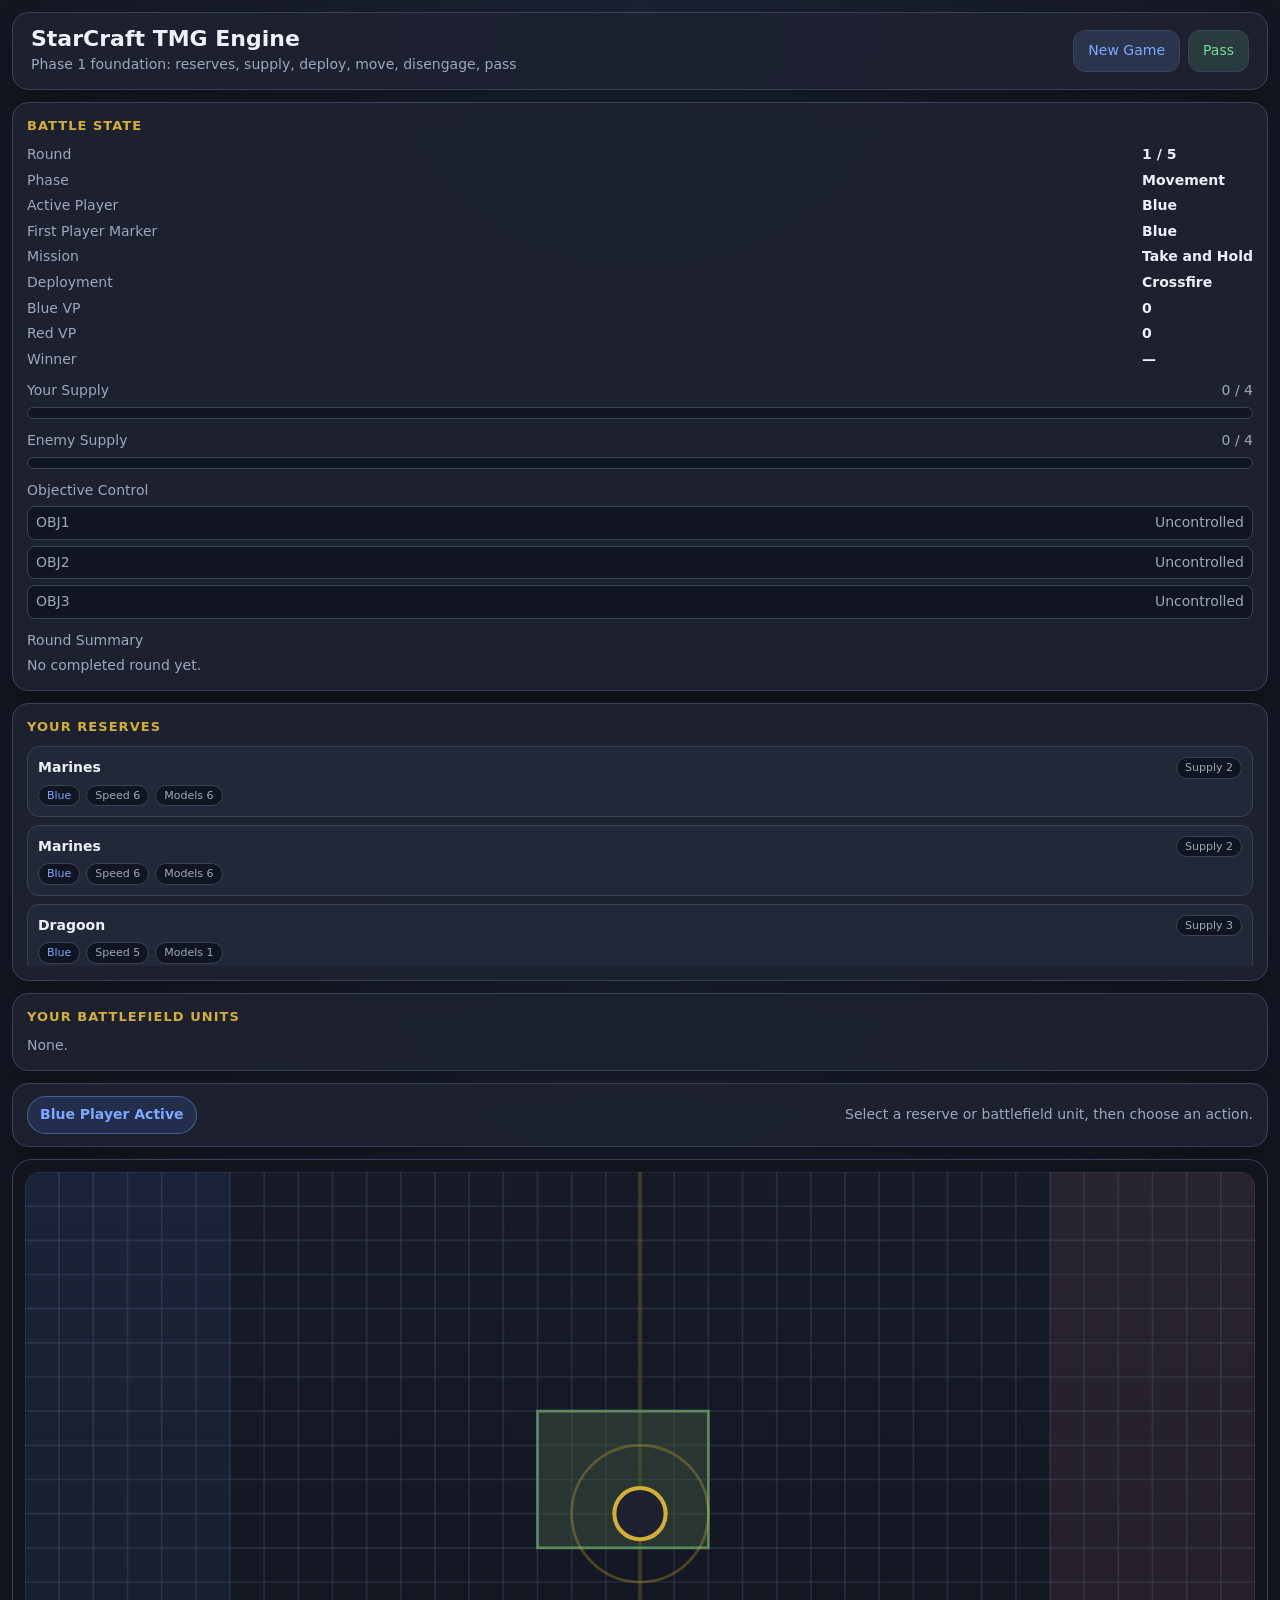
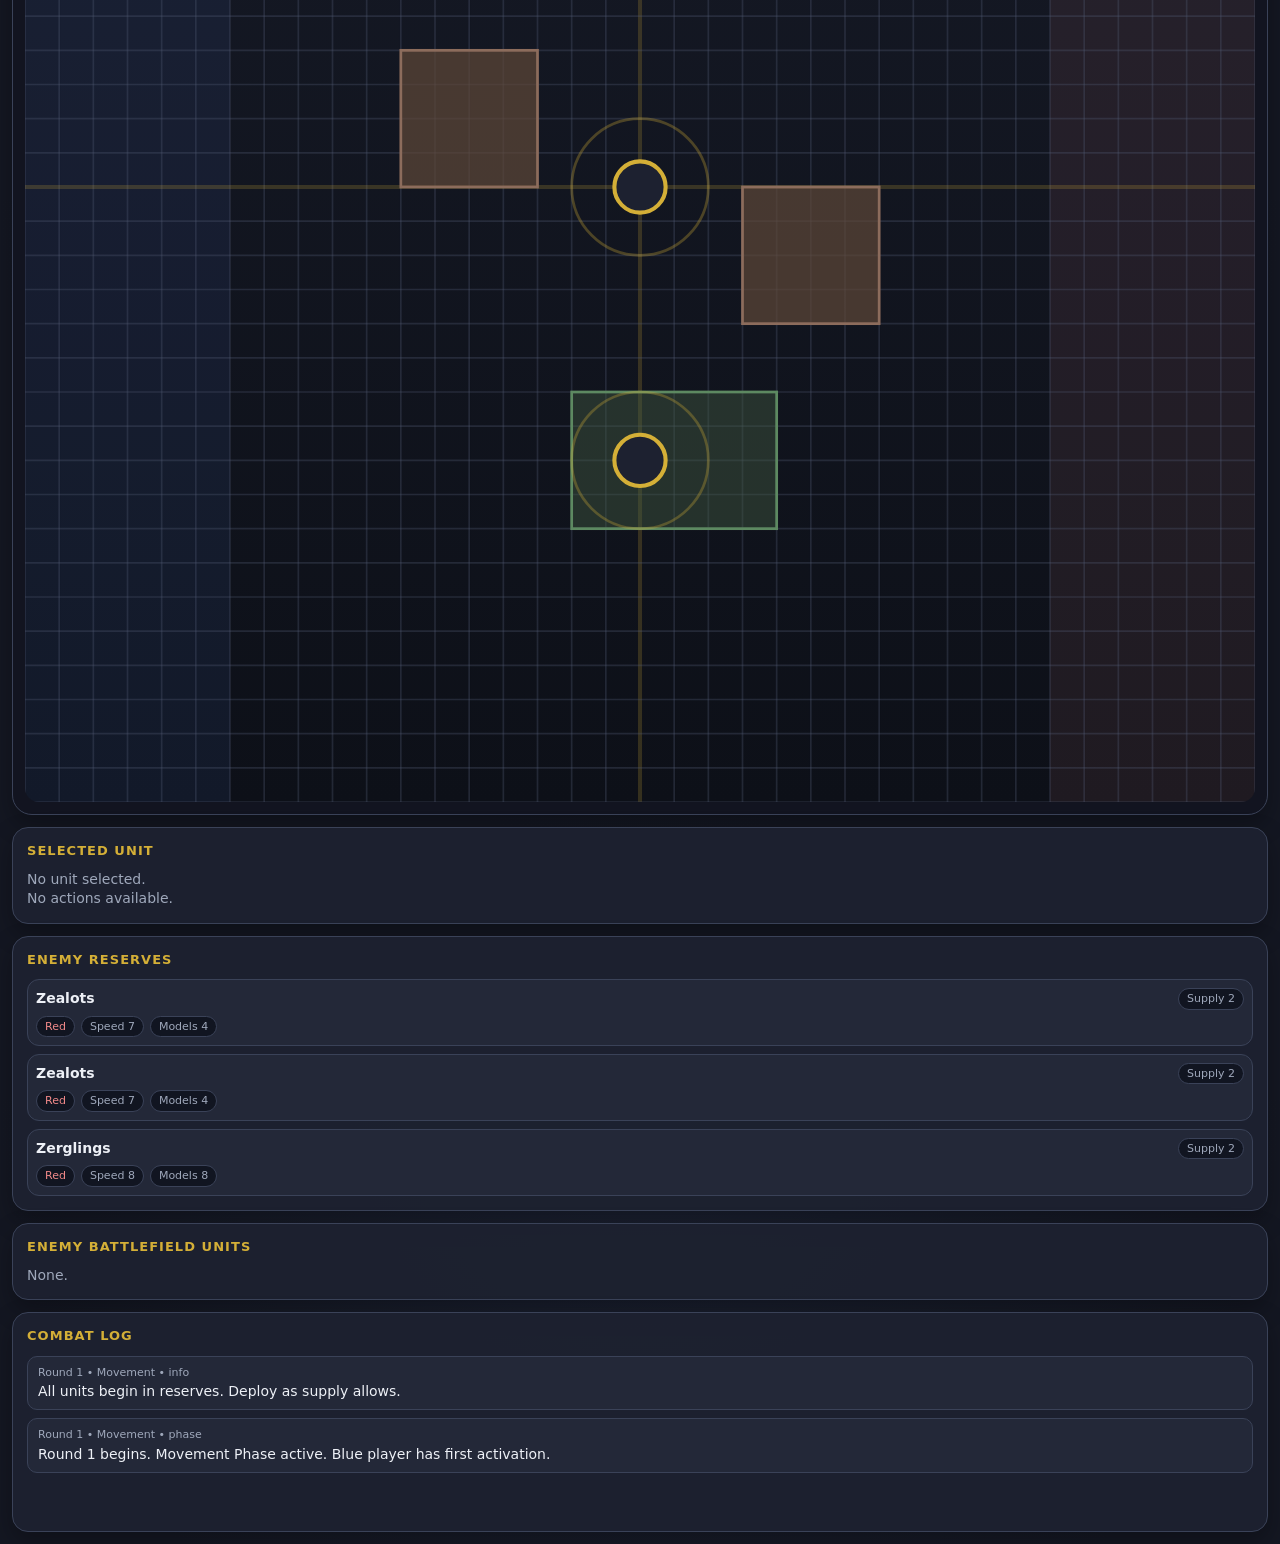
==== index.html @ 51d00f63 "Add files via upload" ====
<!DOCTYPE html>
<html lang="en">
<head>
  <meta charset="UTF-8" />
  <meta name="viewport" content="width=device-width, initial-scale=1.0" />
  <title>StarCraft TMG Engine - Phase 1 Foundation</title>
  <link rel="stylesheet" href="./css/styles.css" />
</head>
<body>
  <div class="app-shell">
    <header class="topbar">
      <div>
        <h1>StarCraft TMG Engine</h1>
        <p class="subtitle">Phase 1 foundation: reserves, supply, deploy, move, disengage, pass</p>
      </div>
      <div class="topbar-actions">
        <button id="newGameBtn" class="btn secondary">New Game</button>
        <button id="passBtn" class="btn primary">Pass</button>
      </div>
    </header>

    <main class="main-grid">
      <aside class="panel left-panel">
        <section class="card state-card">
          <h2>Battle State</h2>
          <div class="kv-grid" id="battleState"></div>
          <div class="progress-block">
            <div class="progress-header">
              <span>Your Supply</span>
              <span id="playerSupplyText">0 / 4</span>
            </div>
            <div class="meter"><div id="playerSupplyFill" class="meter-fill terran"></div></div>
          </div>
          <div class="progress-block">
            <div class="progress-header">
              <span>Enemy Supply</span>
              <span id="enemySupplyText">0 / 4</span>
            </div>
            <div class="meter"><div id="enemySupplyFill" class="meter-fill zerg"></div></div>
          </div>
          <div class="progress-block">
            <div class="progress-header">
              <span>Objective Control</span>
            </div>
            <div id="objectiveControl" class="objective-control-list"></div>
          </div>
          <div class="progress-block">
            <div class="progress-header">
              <span>Round Summary</span>
            </div>
            <div id="roundSummary" class="objective-control-list"></div>
          </div>
        </section>

        <section class="card">
          <h2>Your Reserves</h2>
          <div id="playerReserves" class="unit-list"></div>
        </section>

        <section class="card">
          <h2>Your Battlefield Units</h2>
          <div id="playerBattlefield" class="unit-list"></div>
        </section>
      </aside>

      <section class="board-panel">
        <div class="board-toolbar">
          <div id="turnBanner" class="turn-banner playerA">Blue Player Active</div>
          <div id="modeBanner" class="mode-banner">Select a unit to begin.</div>
        </div>
        <div class="board-wrap">
          <svg id="battlefield" viewBox="0 0 36 36" preserveAspectRatio="xMidYMid meet"></svg>
        </div>
      </section>

      <aside class="panel right-panel">
        <section class="card">
          <h2>Selected Unit</h2>
          <div id="selectedUnitPanel" class="empty-state">No unit selected.</div>
          <div id="actionButtons" class="action-stack"></div>
        </section>

        <section class="card">
          <h2>Enemy Reserves</h2>
          <div id="enemyReserves" class="unit-list compact"></div>
        </section>

        <section class="card">
          <h2>Enemy Battlefield Units</h2>
          <div id="enemyBattlefield" class="unit-list compact"></div>
        </section>

        <section class="card log-card">
          <h2>Combat Log</h2>
          <div id="logPanel" class="log-panel"></div>
        </section>
      </aside>
    </main>
  </div>

  <script type="module" src="./ui/main.js"></script>
</body>
</html>
---- css/styles.css ----
* { box-sizing: border-box; }
:root {
  --bg: #141722;
  --panel: #1d2130;
  --panel-2: #232838;
  --border: #3a4258;
  --text: #edf0f6;
  --muted: #9fa8bb;
  --gold: #d4af37;
  --blue: #7fa7ff;
  --red: #f18989;
  --green: #79d99a;
  --warning: #f0c36a;
  --shadow: 0 10px 24px rgba(0,0,0,.28);
}
html, body { height: 100%; }
body {
  margin: 0;
  background: radial-gradient(circle at top, #1c2233 0%, var(--bg) 58%);
  color: var(--text);
  font: 14px/1.4 Inter, system-ui, -apple-system, BlinkMacSystemFont, "Segoe UI", sans-serif;
}
button { font: inherit; }
.app-shell {
  min-height: 100%;
  display: flex;
  flex-direction: column;
  gap: 12px;
  padding: 12px;
}
.topbar {
  display: flex;
  justify-content: space-between;
  gap: 12px;
  align-items: center;
  background: rgba(29, 33, 48, 0.92);
  border: 1px solid var(--border);
  border-radius: 16px;
  padding: 14px 18px;
  box-shadow: var(--shadow);
}
.topbar h1 {
  margin: 0;
  font-size: 22px;
  line-height: 1.1;
}
.subtitle {
  margin: 4px 0 0;
  color: var(--muted);
}
.topbar-actions, .action-stack {
  display: flex;
  gap: 8px;
  flex-wrap: wrap;
}
.main-grid {
  flex: 1;
  display: grid;
  grid-template-columns: 320px minmax(0, 1fr) 340px;
  gap: 12px;
  min-height: 0;
}
.panel, .board-panel {
  min-height: 0;
}
.panel {
  display: flex;
  flex-direction: column;
  gap: 12px;
}
.card {
  background: rgba(29, 33, 48, 0.95);
  border: 1px solid var(--border);
  border-radius: 16px;
  padding: 14px;
  box-shadow: var(--shadow);
}
.card h2 {
  margin: 0 0 10px;
  font-size: 13px;
  text-transform: uppercase;
  letter-spacing: .08em;
  color: var(--gold);
}
.kv-grid {
  display: grid;
  grid-template-columns: 1fr auto;
  gap: 6px 10px;
  margin-bottom: 12px;
}
.kv-grid .label { color: var(--muted); }
.kv-grid .value { font-weight: 700; }
.progress-block { margin-top: 12px; }
.progress-header {
  display: flex;
  justify-content: space-between;
  margin-bottom: 6px;
  color: var(--muted);
}
.meter {
  height: 12px;
  background: #111521;
  border: 1px solid var(--border);
  border-radius: 999px;
  overflow: hidden;
}
.meter-fill {
  height: 100%;
  width: 0%;
  transition: width .25s ease;
}
.meter-fill.terran { background: linear-gradient(90deg, #4d7ae8, #7fa7ff); }
.meter-fill.zerg { background: linear-gradient(90deg, #7e45c8, #c069ff); }
.unit-list {
  display: flex;
  flex-direction: column;
  gap: 8px;
  max-height: 220px;
  overflow: auto;
}
.unit-card {
  background: var(--panel-2);
  border: 1px solid var(--border);
  border-radius: 12px;
  padding: 10px;
  display: flex;
  flex-direction: column;
  gap: 6px;
  cursor: pointer;
}
.unit-card:hover { border-color: var(--gold); }
.unit-card.selected { outline: 2px solid var(--green); }
.unit-card-row {
  display: flex;
  justify-content: space-between;
  gap: 8px;
  align-items: center;
}
.unit-name { font-weight: 700; }
.badge-row {
  display: flex;
  gap: 6px;
  flex-wrap: wrap;
}
.badge {
  display: inline-flex;
  align-items: center;
  padding: 2px 8px;
  border-radius: 999px;
  font-size: 11px;
  background: #111521;
  border: 1px solid var(--border);
  color: var(--muted);
}
.badge.good { color: var(--green); }
.badge.warn { color: var(--warning); }
.badge.playerA { color: var(--blue); }
.badge.playerB { color: var(--red); }
.compact .unit-card { padding: 8px; }
.board-panel {
  display: flex;
  flex-direction: column;
  gap: 12px;
}
.board-toolbar {
  background: rgba(29, 33, 48, 0.95);
  border: 1px solid var(--border);
  border-radius: 16px;
  padding: 12px 14px;
  box-shadow: var(--shadow);
  display: flex;
  justify-content: space-between;
  gap: 10px;
  align-items: center;
}
.turn-banner {
  padding: 8px 12px;
  border-radius: 999px;
  font-weight: 700;
  white-space: nowrap;
}
.turn-banner.playerA {
  background: rgba(77, 122, 232, .16);
  color: var(--blue);
  border: 1px solid rgba(127, 167, 255, .4);
}
.turn-banner.playerB {
  background: rgba(241, 137, 137, .16);
  color: var(--red);
  border: 1px solid rgba(241, 137, 137, .4);
}
.mode-banner {
  color: var(--muted);
  text-align: right;
}
.board-wrap {
  flex: 1;
  min-height: 500px;
  background: rgba(18, 21, 32, 0.95);
  border: 1px solid var(--border);
  border-radius: 20px;
  padding: 12px;
  box-shadow: var(--shadow);
}
#battlefield {
  width: 100%;
  height: 100%;
  display: block;
  background: linear-gradient(180deg, rgba(23, 27, 40, 1), rgba(13, 16, 24, 1));
  border-radius: 14px;
}
.empty-state { color: var(--muted); }
.selected-panel-title {
  font-size: 18px;
  font-weight: 800;
}
.selected-stats {
  display: grid;
  grid-template-columns: repeat(2, minmax(0, 1fr));
  gap: 8px;
  margin-top: 10px;
}
.selected-stat {
  background: var(--panel-2);
  border: 1px solid var(--border);
  border-radius: 10px;
  padding: 8px;
}
.selected-stat .k { color: var(--muted); font-size: 11px; text-transform: uppercase; }
.selected-stat .v { font-size: 16px; font-weight: 800; }
.btn {
  border: 1px solid var(--border);
  border-radius: 12px;
  padding: 10px 14px;
  cursor: pointer;
  background: var(--panel-2);
  color: var(--text);
  transition: transform .12s ease, border-color .12s ease, background .12s ease;
}
.btn:hover:not(:disabled) { transform: translateY(-1px); border-color: var(--gold); }
.btn.primary { background: rgba(121, 217, 154, .14); color: var(--green); }
.btn.secondary { background: rgba(127, 167, 255, .14); color: var(--blue); }
.btn.warn { background: rgba(240, 195, 106, .12); color: var(--warning); }
.btn:disabled { opacity: .45; cursor: not-allowed; transform: none; }
.log-card { flex: 1; min-height: 220px; }
.log-panel {
  display: flex;
  flex-direction: column-reverse;
  gap: 8px;
  max-height: 360px;
  overflow: auto;
}
.log-entry {
  background: var(--panel-2);
  border: 1px solid var(--border);
  border-radius: 10px;
  padding: 8px 10px;
}
.log-entry .meta {
  color: var(--muted);
  font-size: 11px;
  margin-bottom: 2px;
}
.board-grid-line { stroke: rgba(80, 89, 114, .33); stroke-width: .05; }
.board-centerline { stroke: rgba(212, 175, 55, .2); stroke-width: .12; }
.edge-zone.playerA { fill: rgba(77, 122, 232, .08); }
.edge-zone.playerB { fill: rgba(241, 137, 137, .08); }
.terrain-block { fill: rgba(95, 72, 56, .7); stroke: #8c6c5c; stroke-width: .08; }
.terrain-cover { fill: rgba(64, 90, 66, .45); stroke: #5d8961; stroke-width: .08; }
.objective-marker { fill: #1d2130; stroke: var(--gold); stroke-width: .12; }
.objective-ring { fill: none; stroke-width: .08; }
.objective-ring.neutral { stroke: rgba(212,175,55,.3); }
.objective-ring.contested { stroke: rgba(240,195,106,.75); stroke-dasharray: .16 .12; }
.objective-ring.playerA { stroke: rgba(127,167,255,.9); }
.objective-ring.playerB { stroke: rgba(241,137,137,.9); }
.path-preview { fill: none; stroke: var(--warning); stroke-width: .12; stroke-dasharray: .35 .22; }
.deploy-preview { fill: rgba(121,217,154,.12); stroke: var(--green); stroke-width: .08; }
.selection-ring { fill: none; stroke: var(--green); stroke-width: .12; }
.engagement-ring { fill: none; stroke: rgba(240, 195, 106, .6); stroke-width: .05; stroke-dasharray: .12 .12; }
.model.playerA { fill: #6c98ff; stroke: #c7d7ff; }
.model.playerB { fill: #df7a7a; stroke: #ffd0d0; }
.model.leader { stroke-width: .12; }
.model-text { fill: #fff; font-size: .48px; text-anchor: middle; dominant-baseline: central; pointer-events: none; }

.objective-control-list {
  display: flex;
  flex-direction: column;
  gap: 6px;
}
.objective-control-line {
  display: flex;
  justify-content: space-between;
  gap: 10px;
  background: #111521;
  border: 1px solid var(--border);
  border-radius: 8px;
  padding: 6px 8px;
  color: var(--muted);
}

.phase-chip {
  display: inline-flex;
  padding: 2px 8px;
  border-radius: 999px;
  border: 1px solid var(--border);
  background: #111521;
  color: var(--muted);
  font-size: 11px;
}
@media (max-width: 1280px) {
  .main-grid { grid-template-columns: 1fr; }
  .board-wrap { min-height: 65vh; }
}
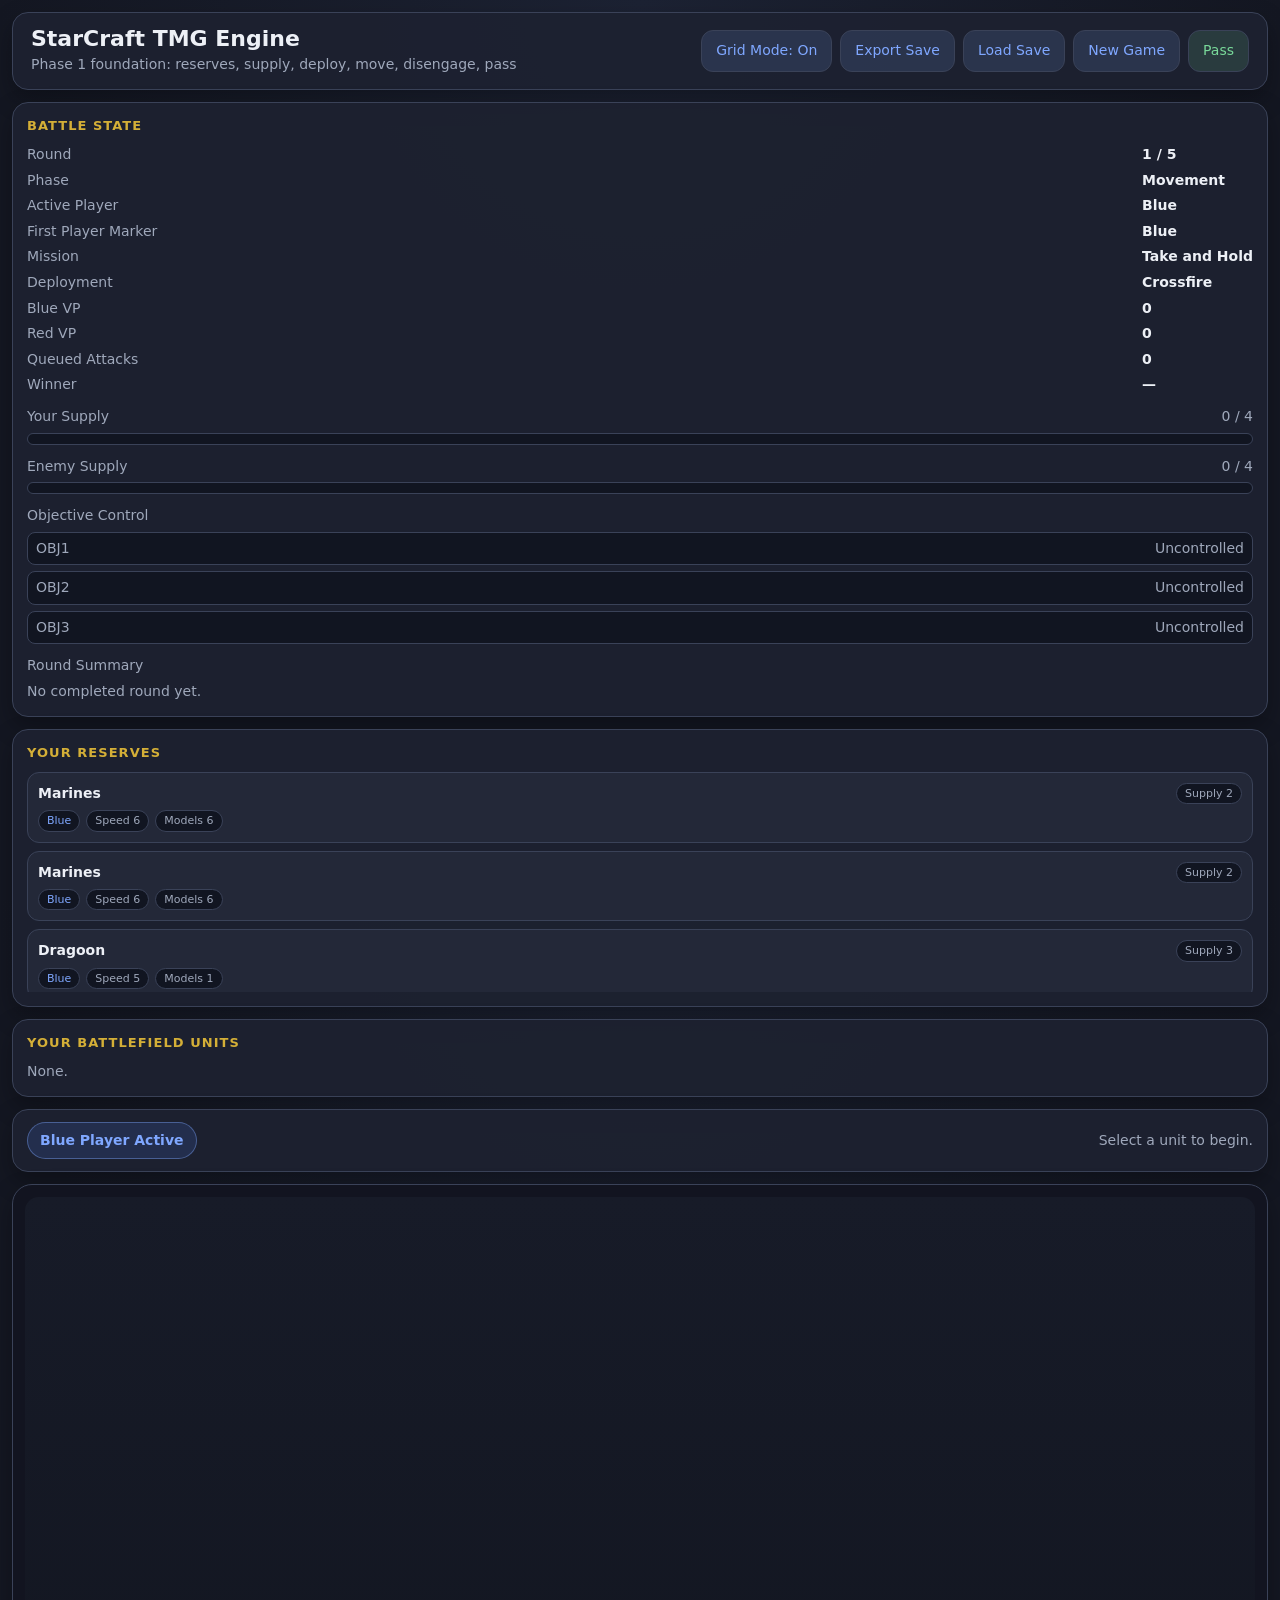
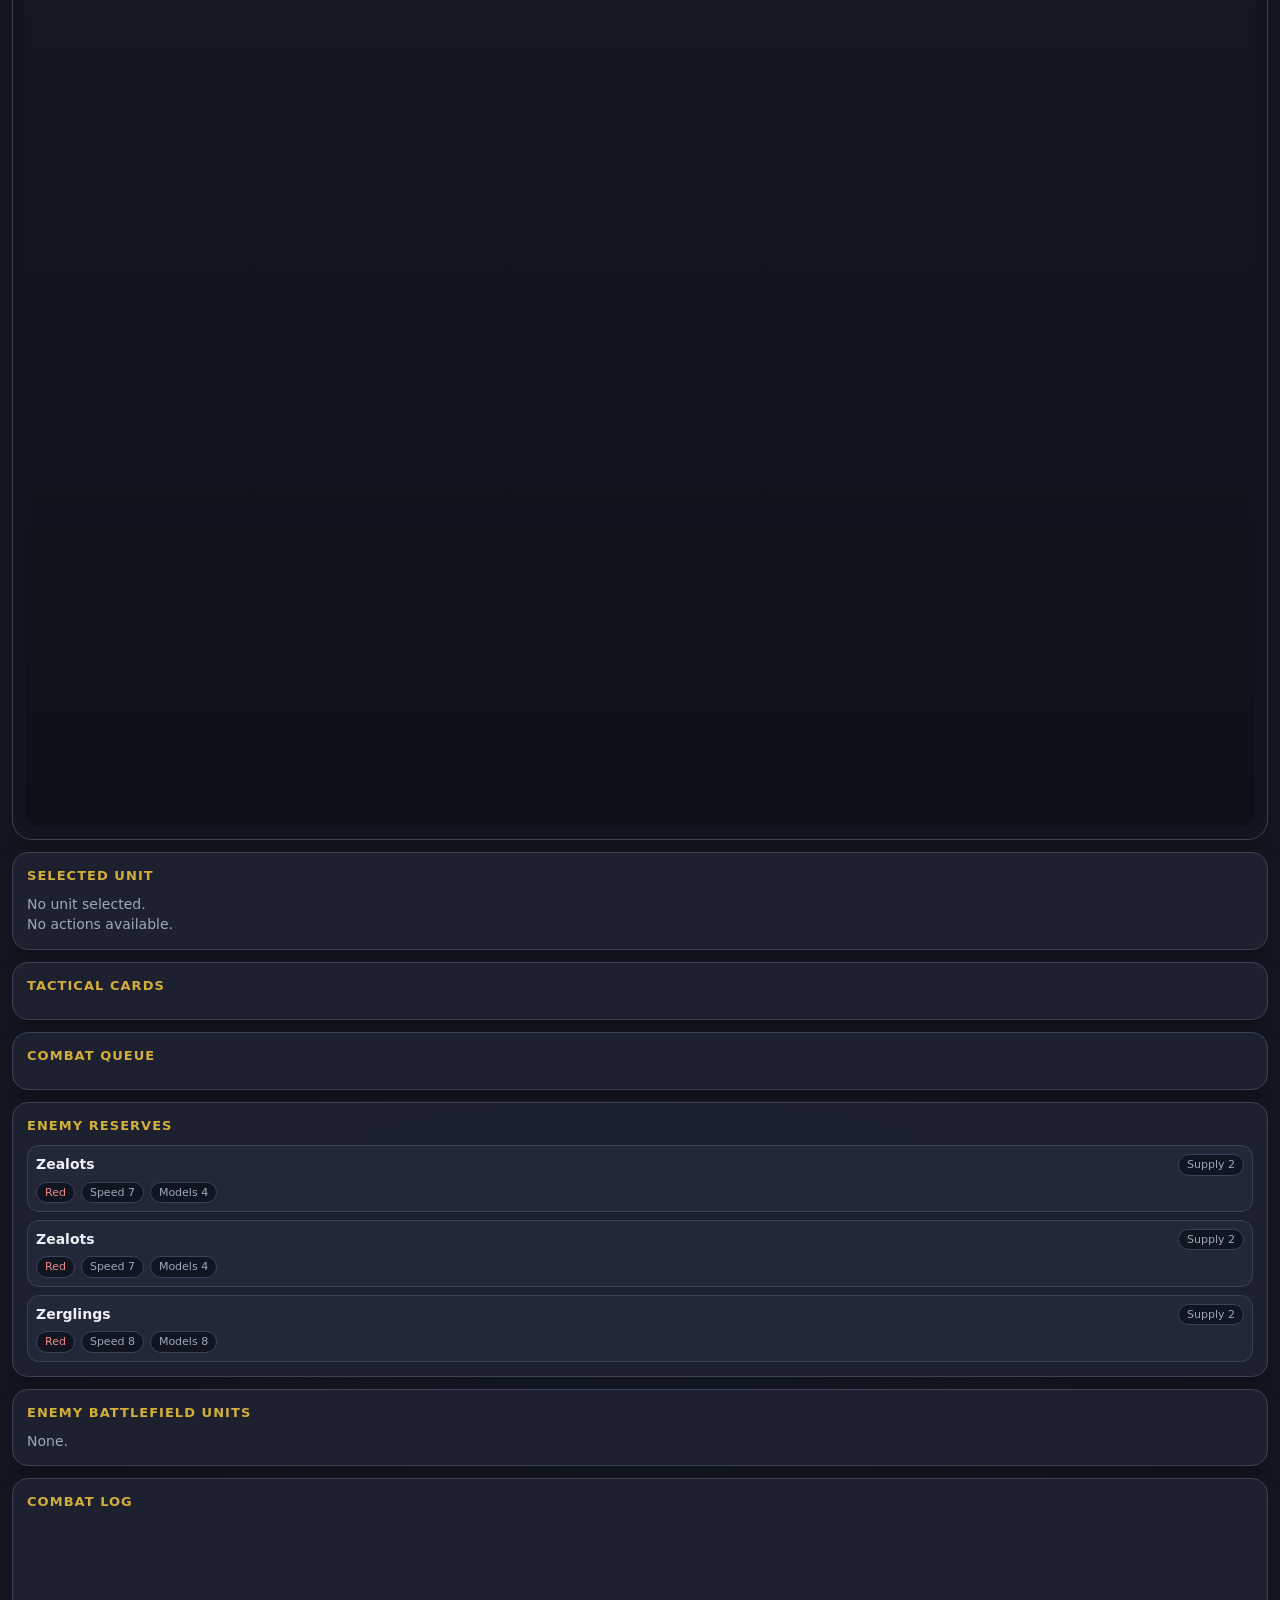
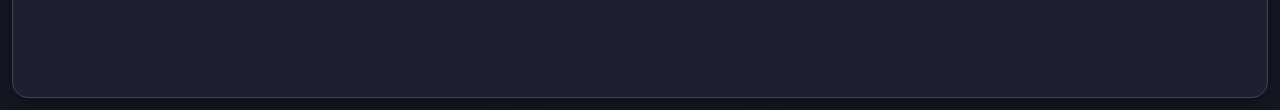
==== commit 4e7104e9: "Merge remote-tracking branch 'origin/codex/summarize-game-goals-and-mechanics-6xczkx'" ====
--- a/index.html
+++ b/index.html
@@ -14,6 +14,10 @@
         <p class="subtitle">Phase 1 foundation: reserves, supply, deploy, move, disengage, pass</p>
       </div>
       <div class="topbar-actions">
+        <button id="gridModeBtn" class="btn secondary">Grid Mode: On</button>
+        <button id="exportBtn" class="btn secondary">Export Save</button>
+        <button id="importBtn" class="btn secondary">Load Save</button>
+        <input id="importFileInput" type="file" accept="application/json" hidden />
         <button id="newGameBtn" class="btn secondary">New Game</button>
         <button id="passBtn" class="btn primary">Pass</button>
       </div>
@@ -81,6 +85,16 @@
         </section>
 
         <section class="card">
+          <h2>Tactical Cards</h2>
+          <div id="tacticalCards" class="action-stack"></div>
+        </section>
+
+        <section class="card">
+          <h2>Combat Queue</h2>
+          <div id="combatQueuePanel" class="objective-control-list"></div>
+        </section>
+
+        <section class="card">
           <h2>Enemy Reserves</h2>
           <div id="enemyReserves" class="unit-list compact"></div>
         </section>
@@ -97,6 +111,7 @@
       </aside>
     </main>
   </div>
+  <div id="toastStack" class="toast-stack" aria-live="polite" aria-atomic="false"></div>
 
   <script type="module" src="./ui/main.js"></script>
 </body>
--- a/css/styles.css
+++ b/css/styles.css
@@ -274,6 +274,15 @@
 .objective-ring.playerA { stroke: rgba(127,167,255,.9); }
 .objective-ring.playerB { stroke: rgba(241,137,137,.9); }
 .path-preview { fill: none; stroke: var(--warning); stroke-width: .12; stroke-dasharray: .35 .22; }
+.path-preview-label {
+  fill: var(--warning);
+  font-size: .65px;
+  font-weight: 700;
+  text-anchor: middle;
+  paint-order: stroke;
+  stroke: rgba(20, 23, 34, 0.9);
+  stroke-width: .12px;
+}
 .deploy-preview { fill: rgba(121,217,154,.12); stroke: var(--green); stroke-width: .08; }
 .selection-ring { fill: none; stroke: var(--green); stroke-width: .12; }
 .engagement-ring { fill: none; stroke: rgba(240, 195, 106, .6); stroke-width: .05; stroke-dasharray: .12 .12; }
@@ -307,6 +316,51 @@
   color: var(--muted);
   font-size: 11px;
 }
+
+.toast-stack {
+  position: fixed;
+  right: 20px;
+  bottom: 20px;
+  display: flex;
+  flex-direction: column;
+  gap: 8px;
+  z-index: 999;
+  width: min(420px, calc(100vw - 28px));
+  pointer-events: none;
+}
+
+.toast {
+  background: rgba(29, 33, 48, 0.96);
+  border: 1px solid var(--border);
+  border-left-width: 4px;
+  border-radius: 10px;
+  padding: 10px 12px;
+  box-shadow: var(--shadow);
+  animation: toast-in .16s ease-out;
+}
+
+.toast.info { border-left-color: var(--blue); }
+.toast.success { border-left-color: var(--green); }
+.toast.warn { border-left-color: var(--warning); }
+.toast.error { border-left-color: var(--red); }
+
+.toast-meta {
+  color: var(--muted);
+  font-size: 11px;
+  margin-bottom: 3px;
+}
+
+@keyframes toast-in {
+  from {
+    opacity: 0;
+    transform: translateY(6px);
+  }
+  to {
+    opacity: 1;
+    transform: translateY(0);
+  }
+}
+
 @media (max-width: 1280px) {
   .main-grid { grid-template-columns: 1fr; }
   .board-wrap { min-height: 65vh; }
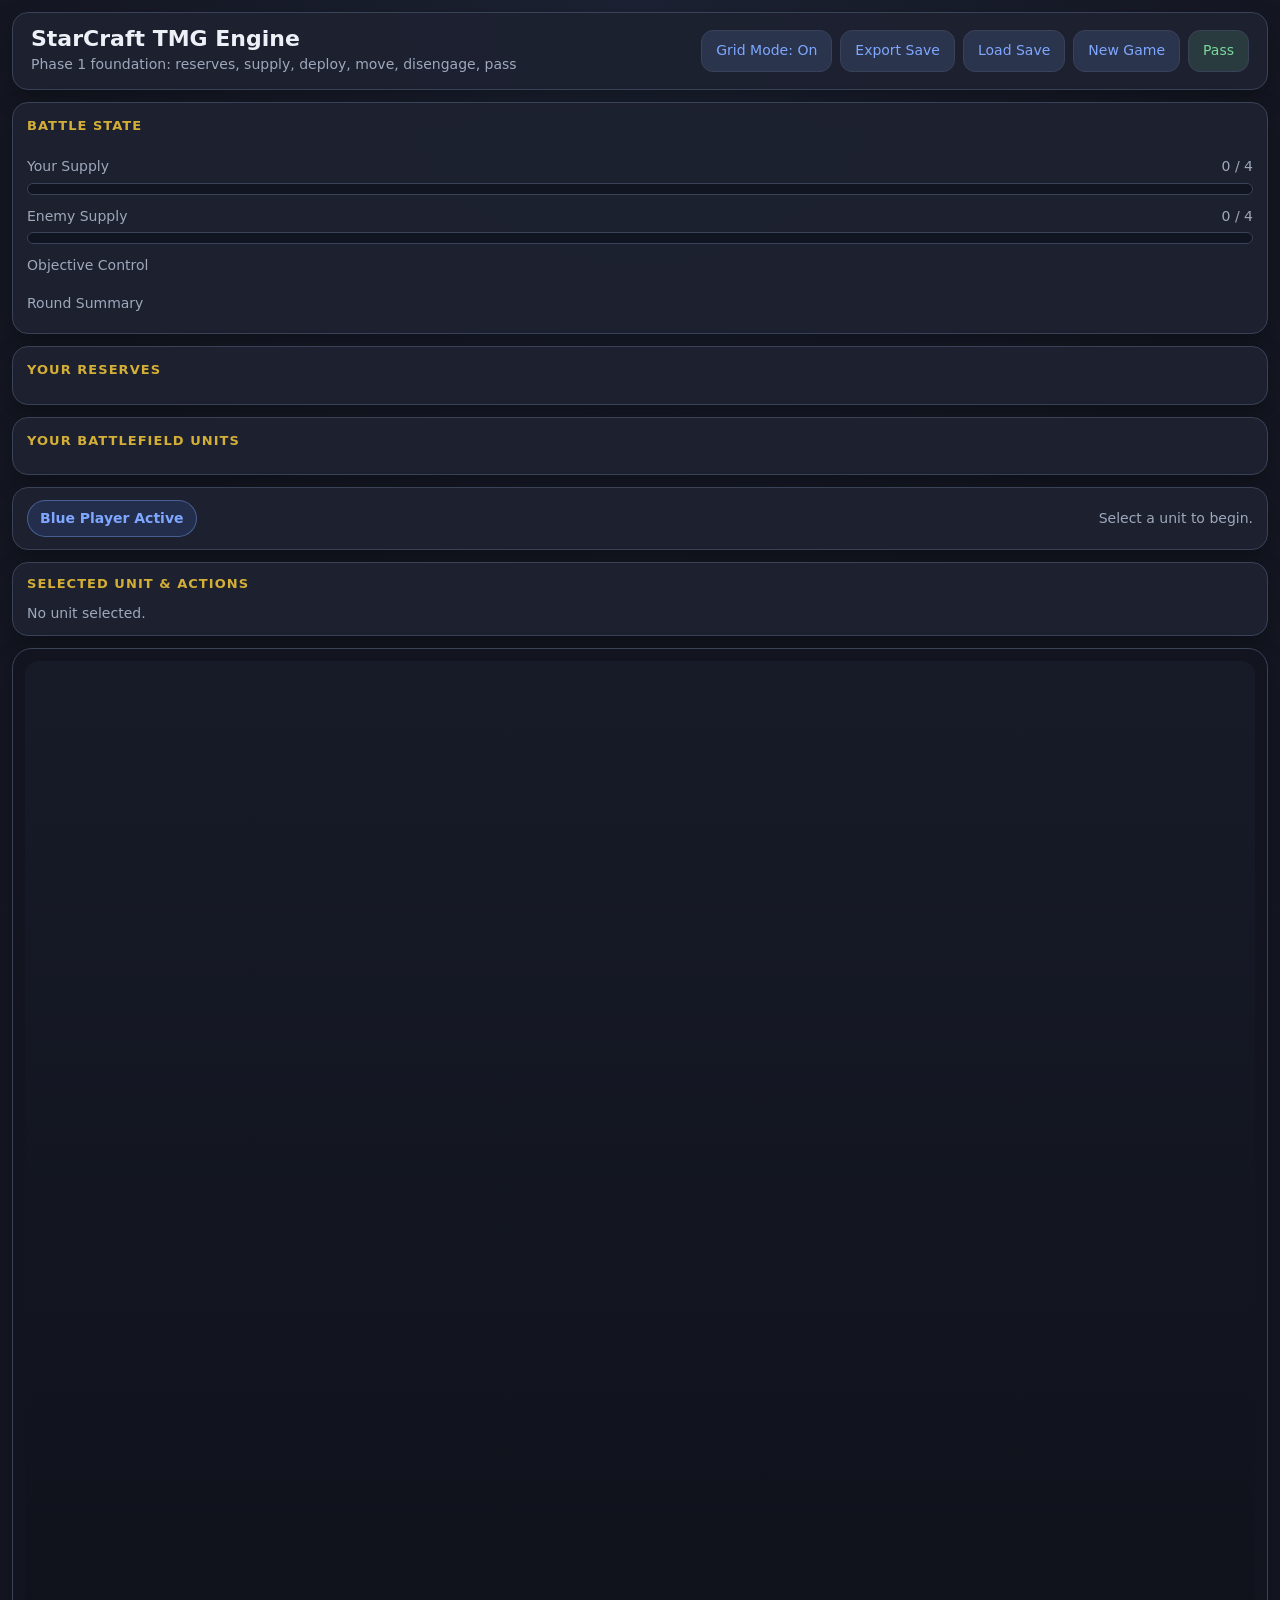
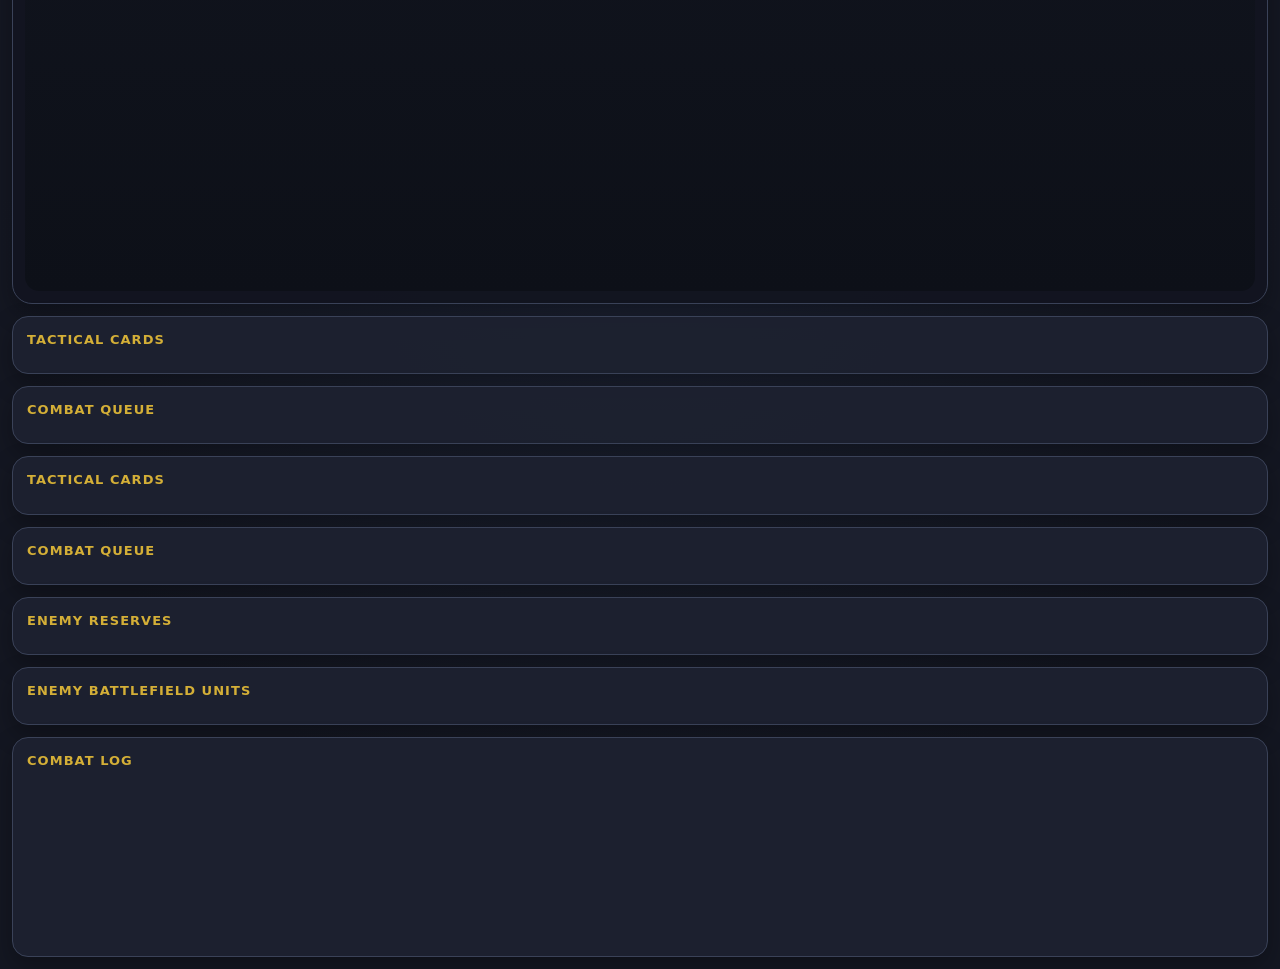
==== commit 5f041069: "Merge branch 'main' into codex/summarize-game-goals-and-mechanics-jqdrgi" ====
--- a/index.html
+++ b/index.html
@@ -72,6 +72,11 @@
           <div id="turnBanner" class="turn-banner playerA">Blue Player Active</div>
           <div id="modeBanner" class="mode-banner">Select a unit to begin.</div>
         </div>
+        <section class="card focus-card">
+          <h2>Selected Unit & Actions</h2>
+          <div id="selectedUnitPanel" class="empty-state">No unit selected.</div>
+          <div id="actionButtons" class="action-stack"></div>
+        </section>
         <div class="board-wrap">
           <svg id="battlefield" viewBox="0 0 36 36" preserveAspectRatio="xMidYMid meet"></svg>
         </div>
@@ -79,9 +84,13 @@
 
       <aside class="panel right-panel">
         <section class="card">
-          <h2>Selected Unit</h2>
-          <div id="selectedUnitPanel" class="empty-state">No unit selected.</div>
-          <div id="actionButtons" class="action-stack"></div>
+          <h2>Tactical Cards</h2>
+          <div id="tacticalCards" class="action-stack"></div>
+        </section>
+
+        <section class="card">
+          <h2>Combat Queue</h2>
+          <div id="combatQueuePanel" class="objective-control-list"></div>
         </section>
 
         <section class="card">
--- a/css/styles.css
+++ b/css/styles.css
@@ -162,6 +162,9 @@
   flex-direction: column;
   gap: 12px;
 }
+.focus-card {
+  padding: 12px 14px;
+}
 .board-toolbar {
   background: rgba(29, 33, 48, 0.95);
   border: 1px solid var(--border);
@@ -228,6 +231,23 @@
 }
 .selected-stat .k { color: var(--muted); font-size: 11px; text-transform: uppercase; }
 .selected-stat .v { font-size: 16px; font-weight: 800; }
+.selected-detail {
+  margin-top: 8px;
+  background: rgba(35, 40, 56, 0.75);
+  border: 1px solid var(--border);
+  border-radius: 10px;
+  padding: 8px 10px;
+}
+.selected-detail .k {
+  color: var(--muted);
+  font-size: 11px;
+  text-transform: uppercase;
+  margin-bottom: 3px;
+}
+.selected-detail .v {
+  font-size: 12px;
+  line-height: 1.35;
+}
 .btn {
   border: 1px solid var(--border);
   border-radius: 12px;
@@ -289,6 +309,16 @@
 .model.playerA { fill: #6c98ff; stroke: #c7d7ff; }
 .model.playerB { fill: #df7a7a; stroke: #ffd0d0; }
 .model.leader { stroke-width: .12; }
+.model-square { stroke-width: .08; }
+.model-square.playerA { fill: rgba(108, 152, 255, 0.9); stroke: #c7d7ff; }
+.model-square.playerB { fill: rgba(223, 122, 122, 0.9); stroke: #ffd0d0; }
+.model-square.leader { stroke: var(--gold); stroke-width: .12; }
+.coherency-zone {
+  fill: rgba(121, 217, 154, 0.05);
+  stroke: rgba(121, 217, 154, 0.65);
+  stroke-width: .08;
+  stroke-dasharray: .2 .15;
+}
 .model-text { fill: #fff; font-size: .48px; text-anchor: middle; dominant-baseline: central; pointer-events: none; }
 
 .objective-control-list {
@@ -317,15 +347,28 @@
   font-size: 11px;
 }
 
+.card-action-item {
+  display: flex;
+  flex-direction: column;
+  gap: 4px;
+  margin-bottom: 8px;
+}
+.card-action-detail {
+  color: var(--muted);
+  font-size: 12px;
+  line-height: 1.3;
+  padding: 0 2px;
+}
+
 .toast-stack {
   position: fixed;
   right: 20px;
   bottom: 20px;
   display: flex;
   flex-direction: column;
-  gap: 8px;
+  gap: 12px;
   z-index: 999;
-  width: min(420px, calc(100vw - 28px));
+  width: min(560px, calc(100vw - 24px));
   pointer-events: none;
 }
 
@@ -334,9 +377,11 @@
   border: 1px solid var(--border);
   border-left-width: 4px;
   border-radius: 10px;
-  padding: 10px 12px;
+  padding: 14px 16px;
   box-shadow: var(--shadow);
   animation: toast-in .16s ease-out;
+  font-size: 15px;
+  line-height: 1.45;
 }
 
 .toast.info { border-left-color: var(--blue); }
@@ -346,8 +391,8 @@
 
 .toast-meta {
   color: var(--muted);
-  font-size: 11px;
-  margin-bottom: 3px;
+  font-size: 12px;
+  margin-bottom: 5px;
 }
 
 @keyframes toast-in {
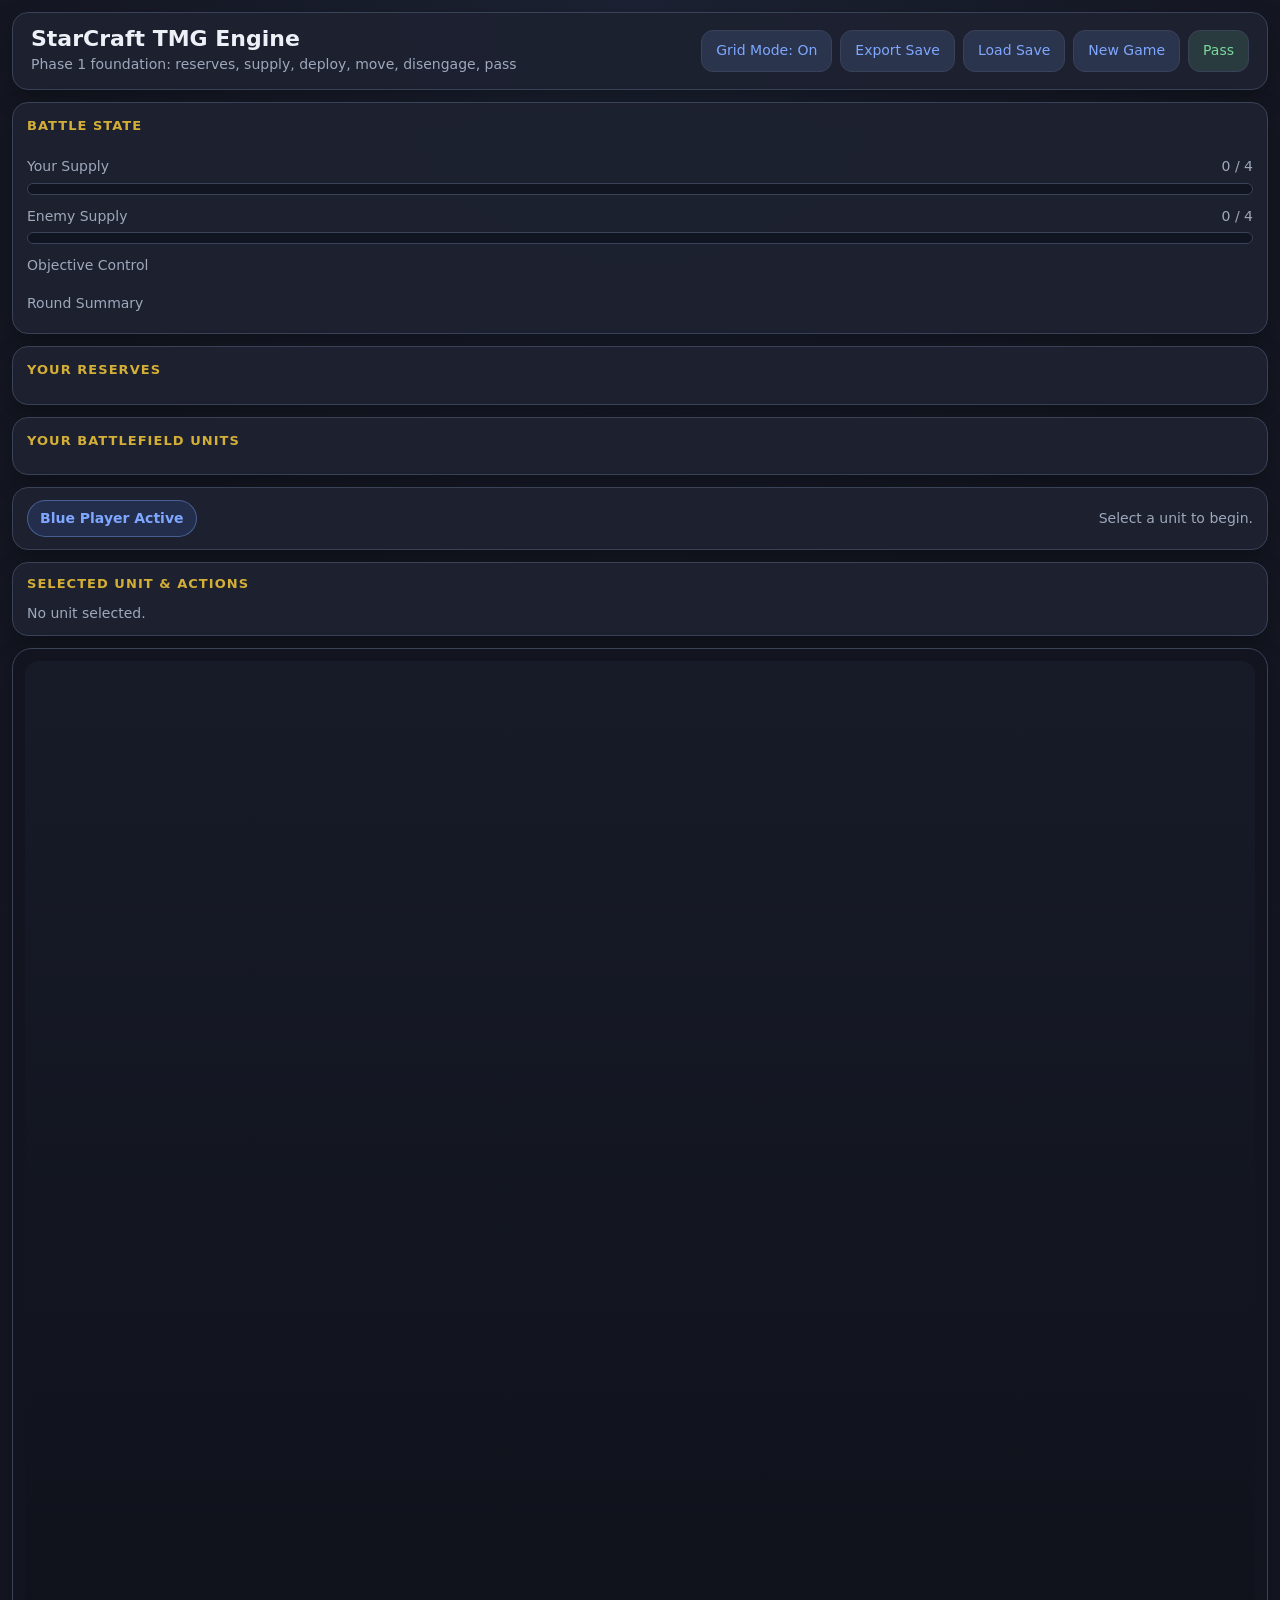
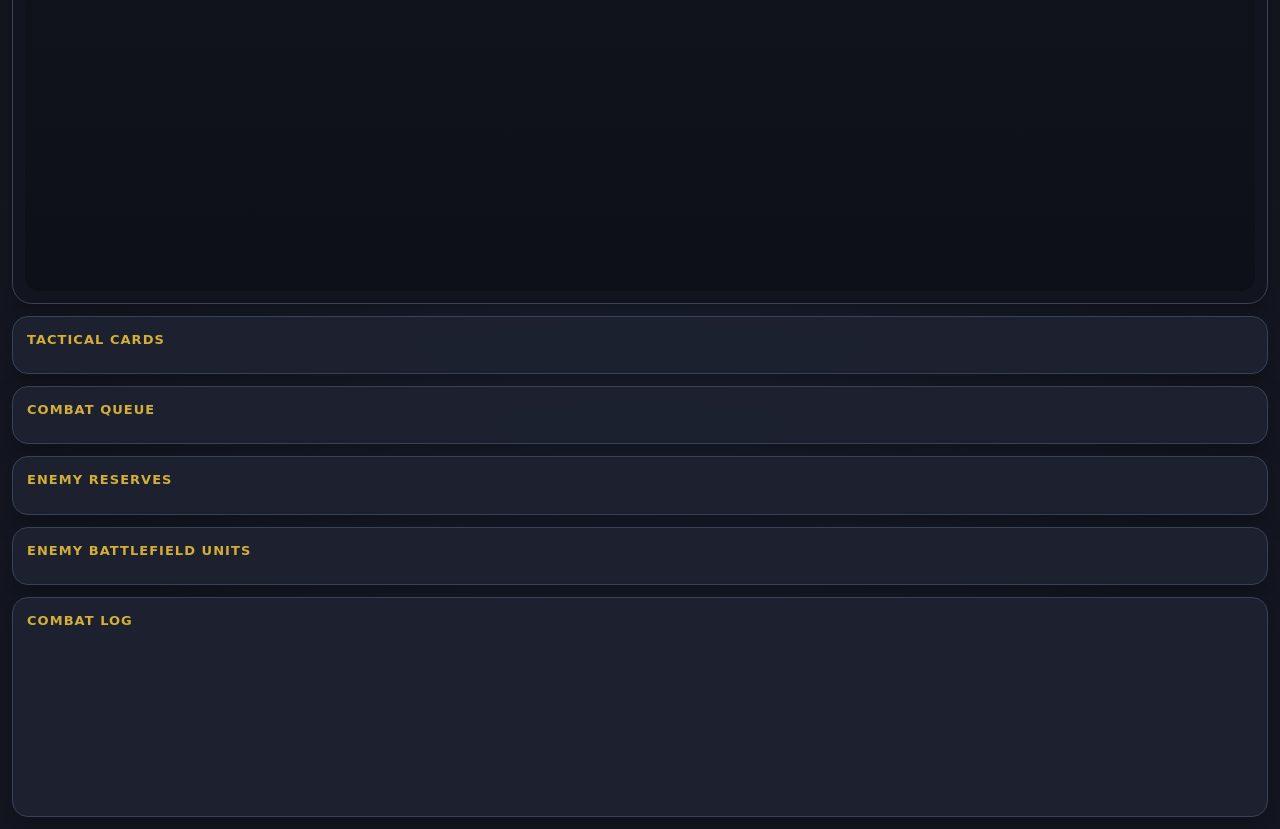
==== commit 5a5a49ab: "Merge branch 'main' of https://github.com/bigcatmellow/StarCraftGrid into codex/summarize-game-goals" ====
--- a/index.html
+++ b/index.html
@@ -94,16 +94,6 @@
         </section>
 
         <section class="card">
-          <h2>Tactical Cards</h2>
-          <div id="tacticalCards" class="action-stack"></div>
-        </section>
-
-        <section class="card">
-          <h2>Combat Queue</h2>
-          <div id="combatQueuePanel" class="objective-control-list"></div>
-        </section>
-
-        <section class="card">
           <h2>Enemy Reserves</h2>
           <div id="enemyReserves" class="unit-list compact"></div>
         </section>
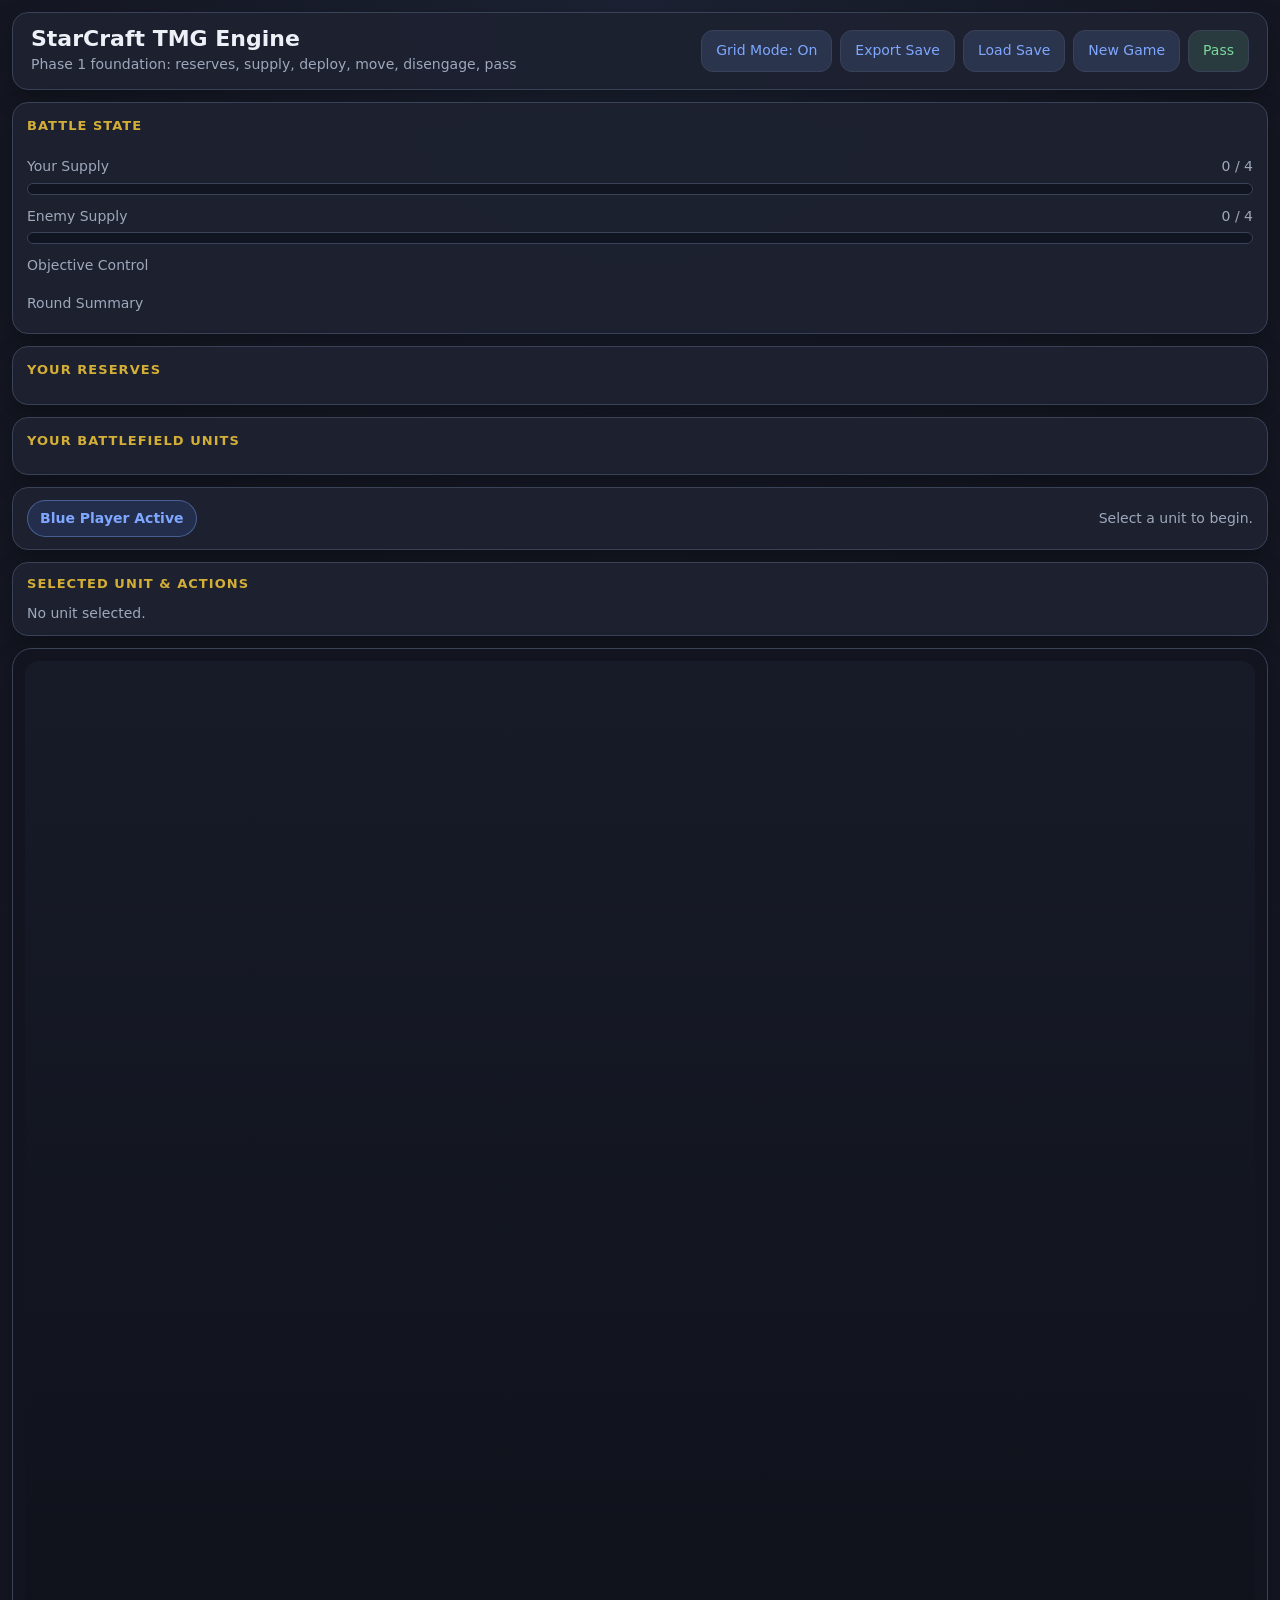
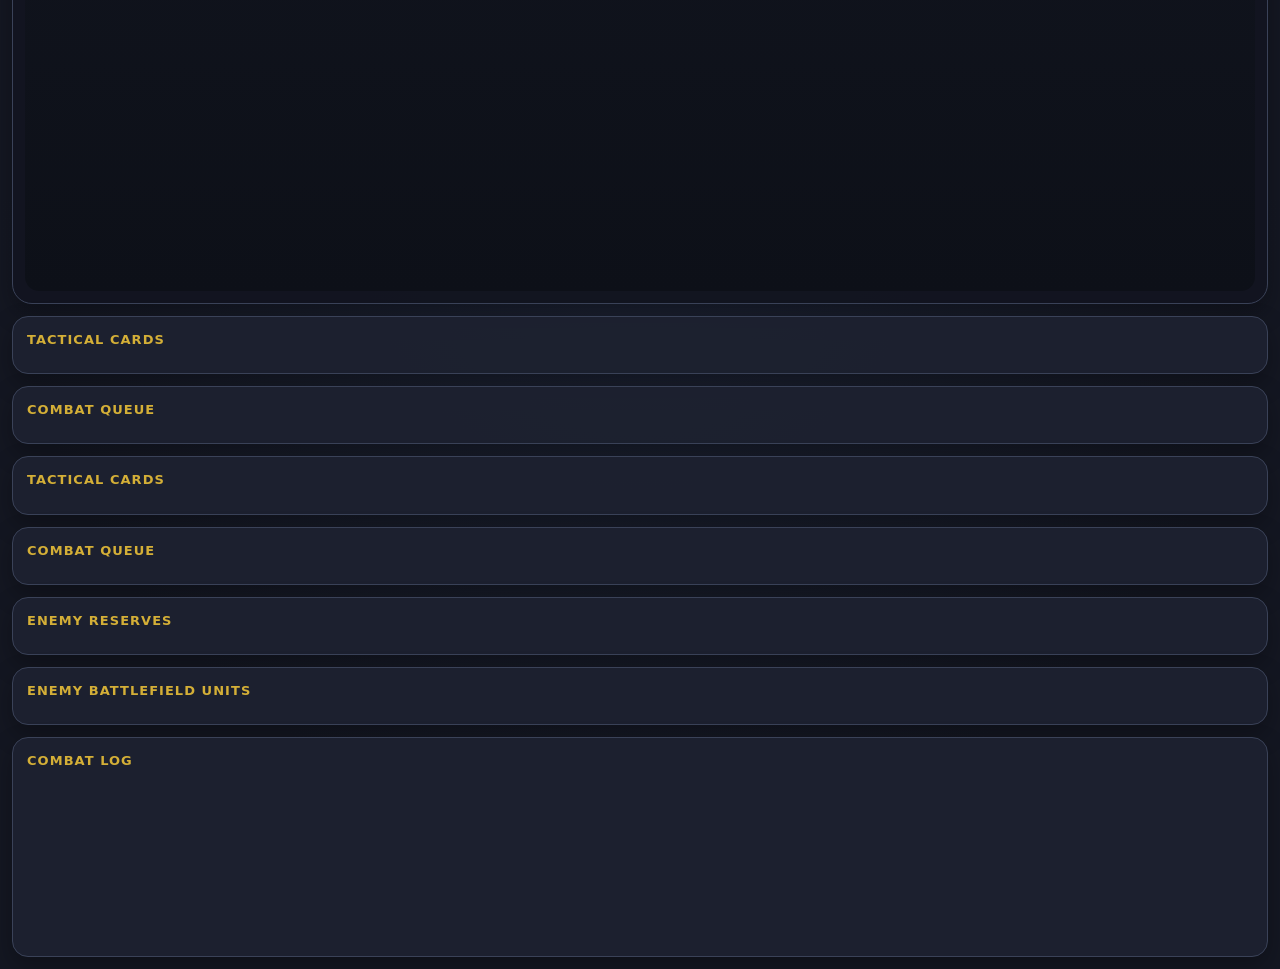
==== commit 5b158e41: "Merge branch 'main' into codex/summarize-game-goals-and-mechanics-q2573m" ====
--- a/index.html
+++ b/index.html
@@ -94,6 +94,16 @@
         </section>
 
         <section class="card">
+          <h2>Tactical Cards</h2>
+          <div id="tacticalCards" class="action-stack"></div>
+        </section>
+
+        <section class="card">
+          <h2>Combat Queue</h2>
+          <div id="combatQueuePanel" class="objective-control-list"></div>
+        </section>
+
+        <section class="card">
           <h2>Enemy Reserves</h2>
           <div id="enemyReserves" class="unit-list compact"></div>
         </section>
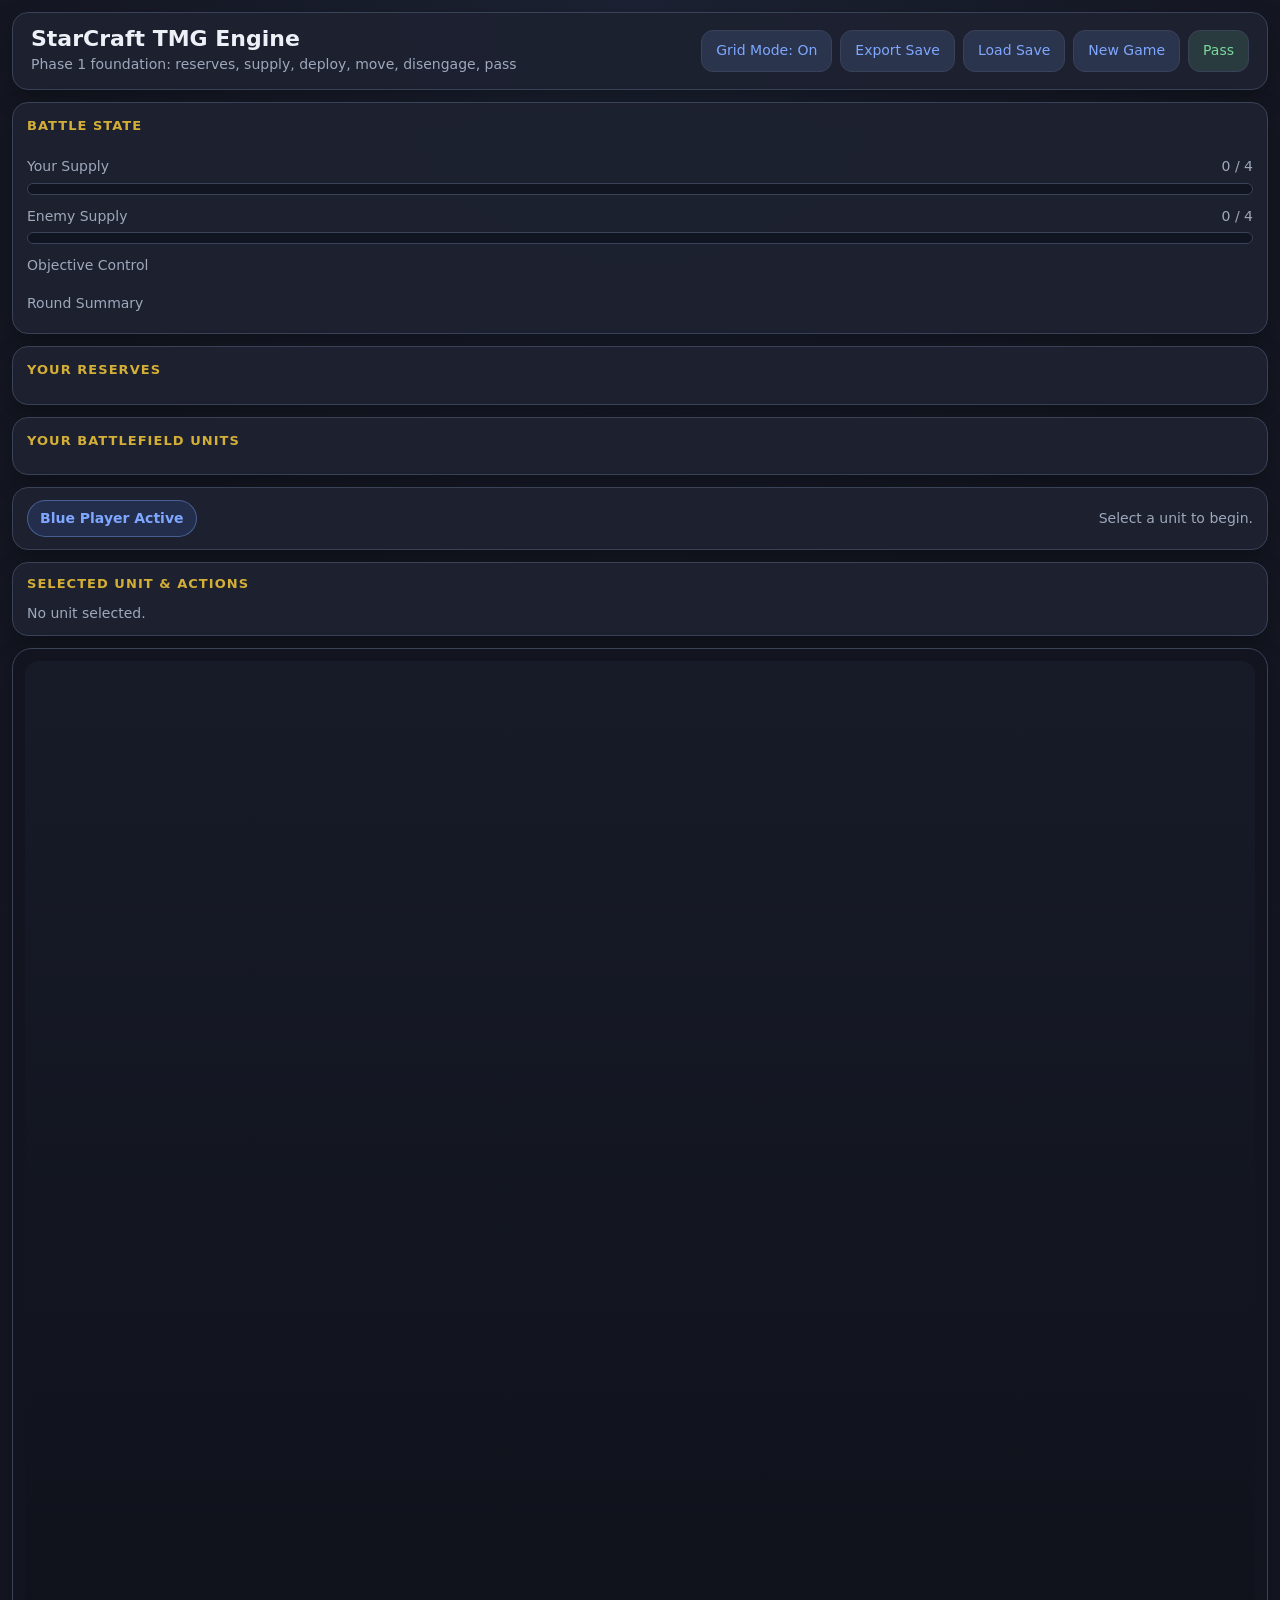
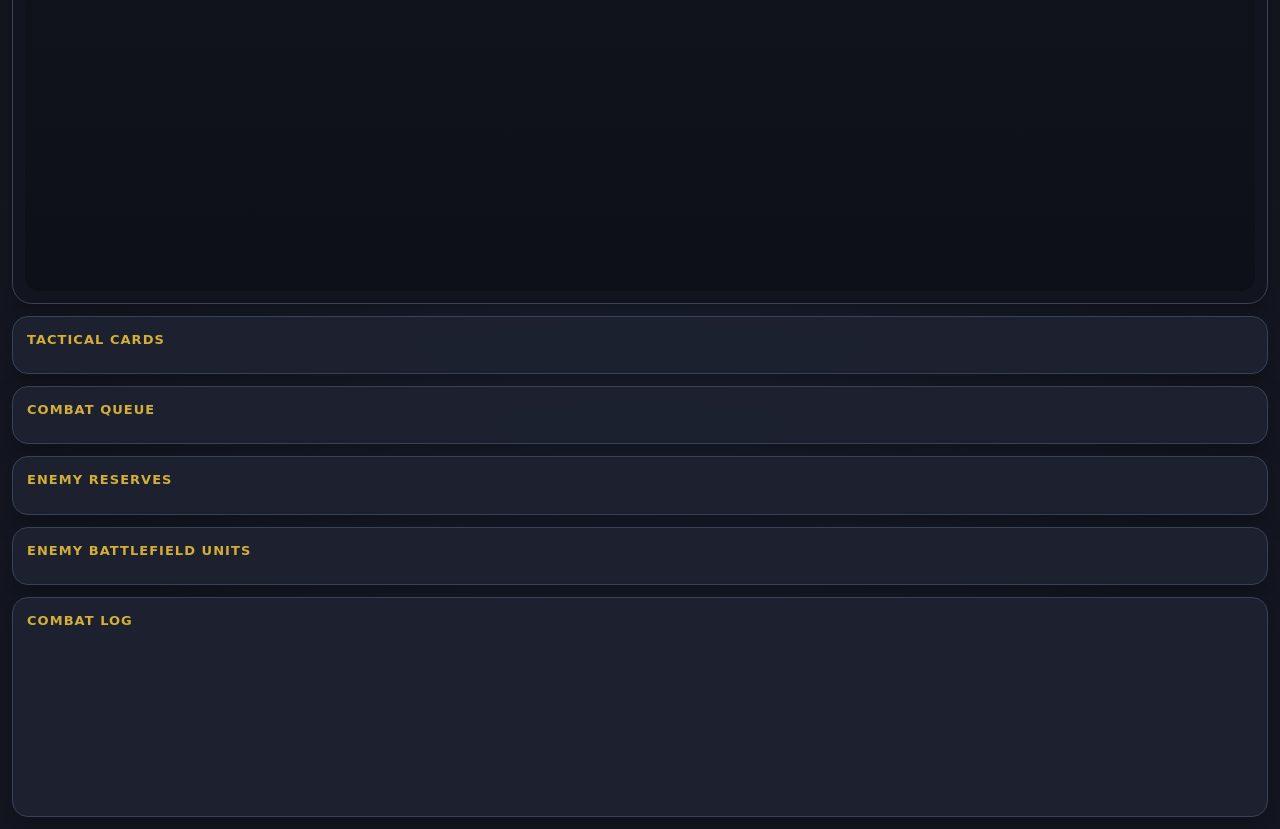
==== commit aa730027: "Merge branch 'main' into codex/summarize-game-goals-and-mechanics-q2573m" ====
--- a/index.html
+++ b/index.html
@@ -94,16 +94,6 @@
         </section>
 
         <section class="card">
-          <h2>Tactical Cards</h2>
-          <div id="tacticalCards" class="action-stack"></div>
-        </section>
-
-        <section class="card">
-          <h2>Combat Queue</h2>
-          <div id="combatQueuePanel" class="objective-control-list"></div>
-        </section>
-
-        <section class="card">
           <h2>Enemy Reserves</h2>
           <div id="enemyReserves" class="unit-list compact"></div>
         </section>
